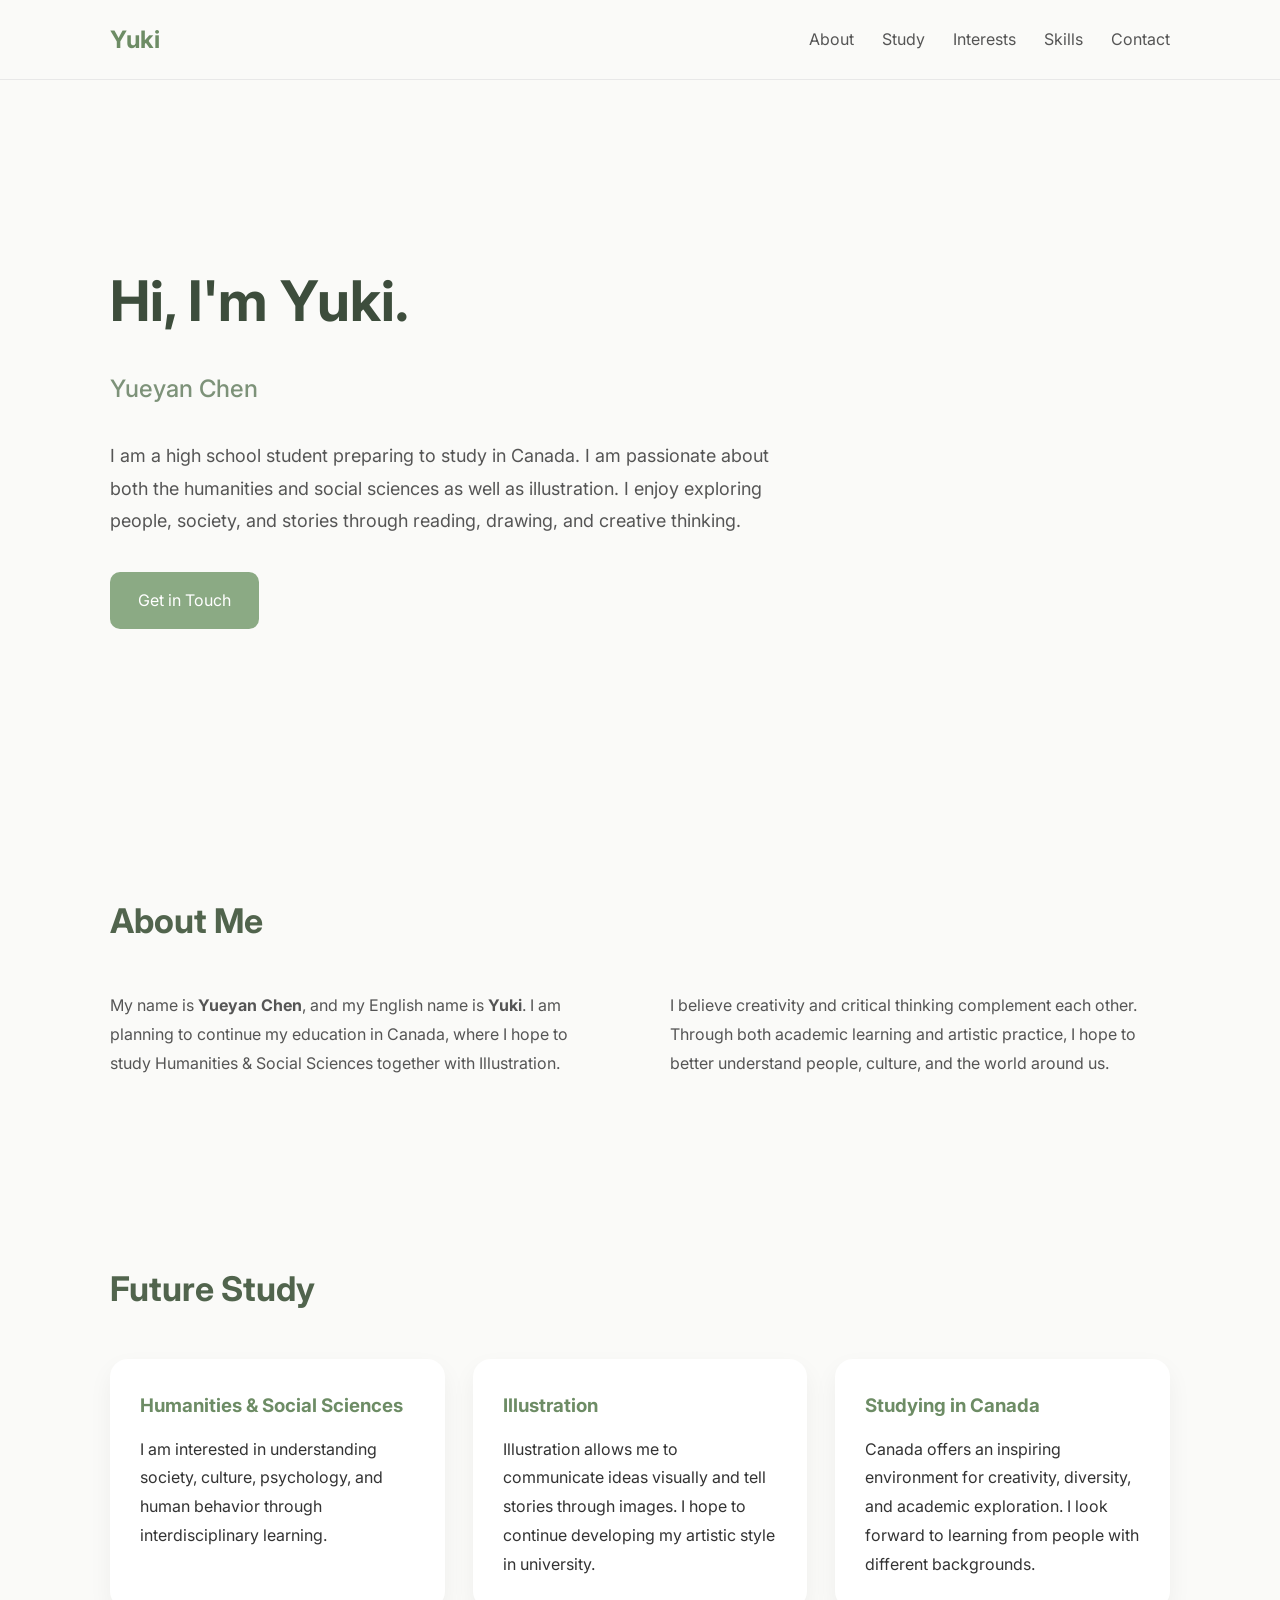
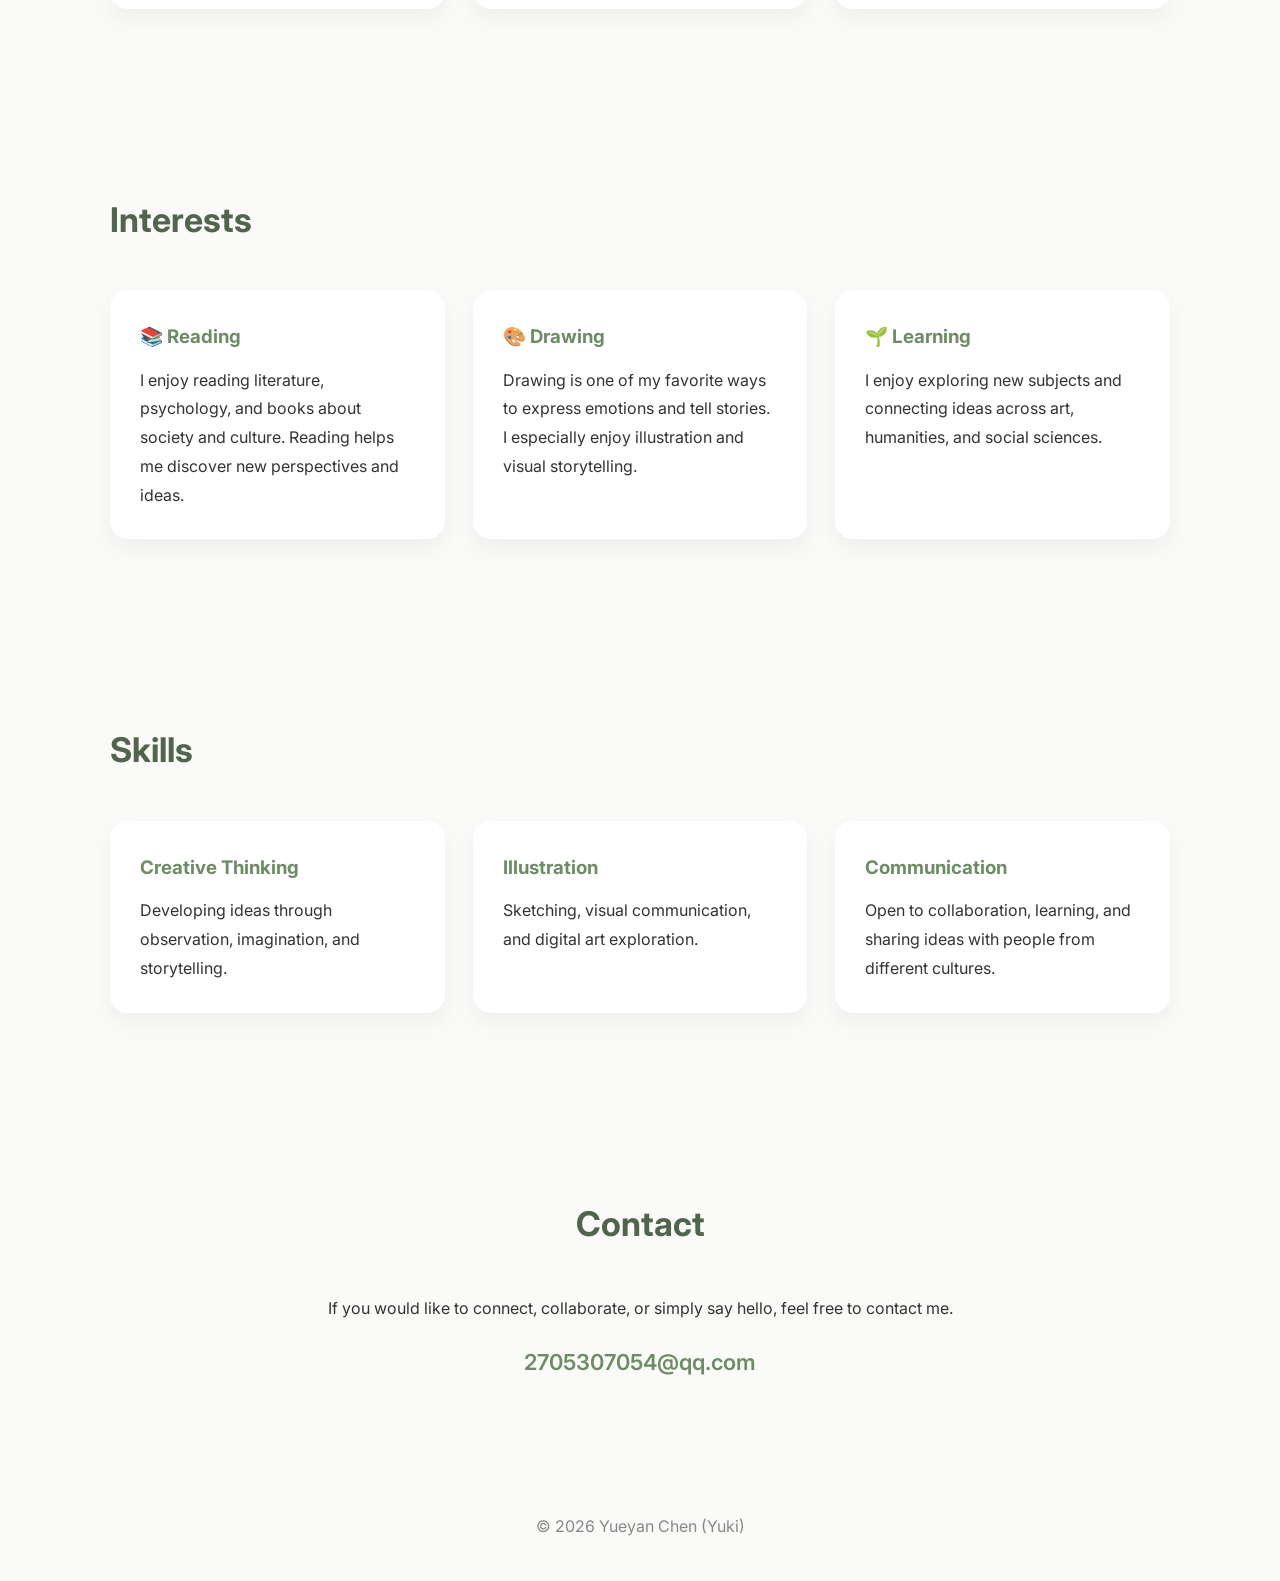
==== index.html @ d4276e72 "Create index.html" ====
<!DOCTYPE html>
<html lang="en">
<head>
<meta charset="UTF-8">
<meta name="viewport" content="width=device-width, initial-scale=1.0">
<title>Yuki | Personal Portfolio</title>

<link href="https://fonts.googleapis.com/css2?family=Inter:wght@300;400;500;600;700&display=swap" rel="stylesheet">

<style>
*{
    margin:0;
    padding:0;
    box-sizing:border-box;
}

body{
    font-family:"Inter",sans-serif;
    background:#fafaf8;
    color:#333;
    line-height:1.8;
}

header{
    position:sticky;
    top:0;
    background:rgba(250,250,248,.9);
    backdrop-filter:blur(10px);
    border-bottom:1px solid #e8e8e8;
    z-index:100;
}

nav{
    max-width:1100px;
    margin:auto;
    display:flex;
    justify-content:space-between;
    align-items:center;
    padding:18px 20px;
}

nav h2{
    color:#6d8c65;
    font-weight:700;
}

nav ul{
    display:flex;
    list-style:none;
    gap:28px;
}

nav a{
    text-decoration:none;
    color:#555;
    transition:.3s;
}

nav a:hover{
    color:#6d8c65;
}

.hero{
    max-width:1100px;
    margin:auto;
    min-height:80vh;
    display:flex;
    align-items:center;
    padding:60px 20px;
}

.hero-text{
    max-width:700px;
}

.hero h1{
    font-size:56px;
    margin-bottom:15px;
    color:#3d4d3c;
}

.hero h2{
    font-size:24px;
    color:#7d9279;
    font-weight:500;
    margin-bottom:30px;
}

.hero p{
    font-size:18px;
    color:#555;
    margin-bottom:35px;
}

.button{
    display:inline-block;
    padding:14px 28px;
    background:#8baa84;
    color:white;
    text-decoration:none;
    border-radius:10px;
    transition:.3s;
}

.button:hover{
    background:#76966f;
}

section{
    max-width:1100px;
    margin:auto;
    padding:90px 20px;
}

.section-title{
    font-size:34px;
    margin-bottom:40px;
    color:#51644d;
}

.grid{
    display:grid;
    grid-template-columns:repeat(auto-fit,minmax(280px,1fr));
    gap:28px;
}

.card{
    background:white;
    border-radius:18px;
    padding:30px;
    box-shadow:0 10px 25px rgba(0,0,0,.05);
    transition:.3s;
}

.card:hover{
    transform:translateY(-6px);
}

.card h3{
    color:#6d8c65;
    margin-bottom:12px;
}

.about{
    display:grid;
    grid-template-columns:1fr 1fr;
    gap:60px;
}

.about p{
    color:#555;
}

.contact{
    text-align:center;
}

.email{
    display:inline-block;
    margin-top:20px;
    font-size:22px;
    color:#6d8c65;
    text-decoration:none;
    font-weight:600;
}

footer{
    text-align:center;
    padding:40px;
    color:#888;
}

@media(max-width:800px){

.hero h1{
font-size:42px;
}

.about{
grid-template-columns:1fr;
}

nav ul{
display:none;
}

}
</style>

</head>

<body>

<header>

<nav>

<h2>Yuki</h2>

<ul>
<li><a href="#about">About</a></li>
<li><a href="#study">Study</a></li>
<li><a href="#interests">Interests</a></li>
<li><a href="#skills">Skills</a></li>
<li><a href="#contact">Contact</a></li>
</ul>

</nav>

</header>


<section class="hero">

<div class="hero-text">

<h1>Hi, I'm Yuki.</h1>

<h2>Yueyan Chen</h2>

<p>
I am a high school student preparing to study in Canada. I am passionate about both the humanities and social sciences as well as illustration. I enjoy exploring people, society, and stories through reading, drawing, and creative thinking.
</p>

<a href="#contact" class="button">Get in Touch</a>

</div>

</section>



<section id="about">

<h2 class="section-title">About Me</h2>

<div class="about">

<div>

<p>
My name is <strong>Yueyan Chen</strong>, and my English name is <strong>Yuki</strong>. I am planning to continue my education in Canada, where I hope to study Humanities & Social Sciences together with Illustration.
</p>

</div>

<div>

<p>
I believe creativity and critical thinking complement each other. Through both academic learning and artistic practice, I hope to better understand people, culture, and the world around us.
</p>

</div>

</div>

</section>



<section id="study">

<h2 class="section-title">Future Study</h2>

<div class="grid">

<div class="card">
<h3>Humanities & Social Sciences</h3>
<p>
I am interested in understanding society, culture, psychology, and human behavior through interdisciplinary learning.
</p>
</div>

<div class="card">
<h3>Illustration</h3>
<p>
Illustration allows me to communicate ideas visually and tell stories through images. I hope to continue developing my artistic style in university.
</p>
</div>

<div class="card">
<h3>Studying in Canada</h3>
<p>
Canada offers an inspiring environment for creativity, diversity, and academic exploration. I look forward to learning from people with different backgrounds.
</p>
</div>

</div>

</section>



<section id="interests">

<h2 class="section-title">Interests</h2>

<div class="grid">

<div class="card">
<h3>📚 Reading</h3>
<p>
I enjoy reading literature, psychology, and books about society and culture. Reading helps me discover new perspectives and ideas.
</p>
</div>

<div class="card">
<h3>🎨 Drawing</h3>
<p>
Drawing is one of my favorite ways to express emotions and tell stories. I especially enjoy illustration and visual storytelling.
</p>
</div>

<div class="card">
<h3>🌱 Learning</h3>
<p>
I enjoy exploring new subjects and connecting ideas across art, humanities, and social sciences.
</p>
</div>

</div>

</section>



<section id="skills">

<h2 class="section-title">Skills</h2>

<div class="grid">

<div class="card">
<h3>Creative Thinking</h3>
<p>Developing ideas through observation, imagination, and storytelling.</p>
</div>

<div class="card">
<h3>Illustration</h3>
<p>Sketching, visual communication, and digital art exploration.</p>
</div>

<div class="card">
<h3>Communication</h3>
<p>Open to collaboration, learning, and sharing ideas with people from different cultures.</p>
</div>

</div>

</section>



<section id="contact" class="contact">

<h2 class="section-title">Contact</h2>

<p>
If you would like to connect, collaborate, or simply say hello, feel free to contact me.
</p>

<a class="email" href="mailto:2705307054@qq.com">
2705307054@qq.com
</a>

</section>



<footer>

© 2026 Yueyan Chen (Yuki)

</footer>

</body>
</html>
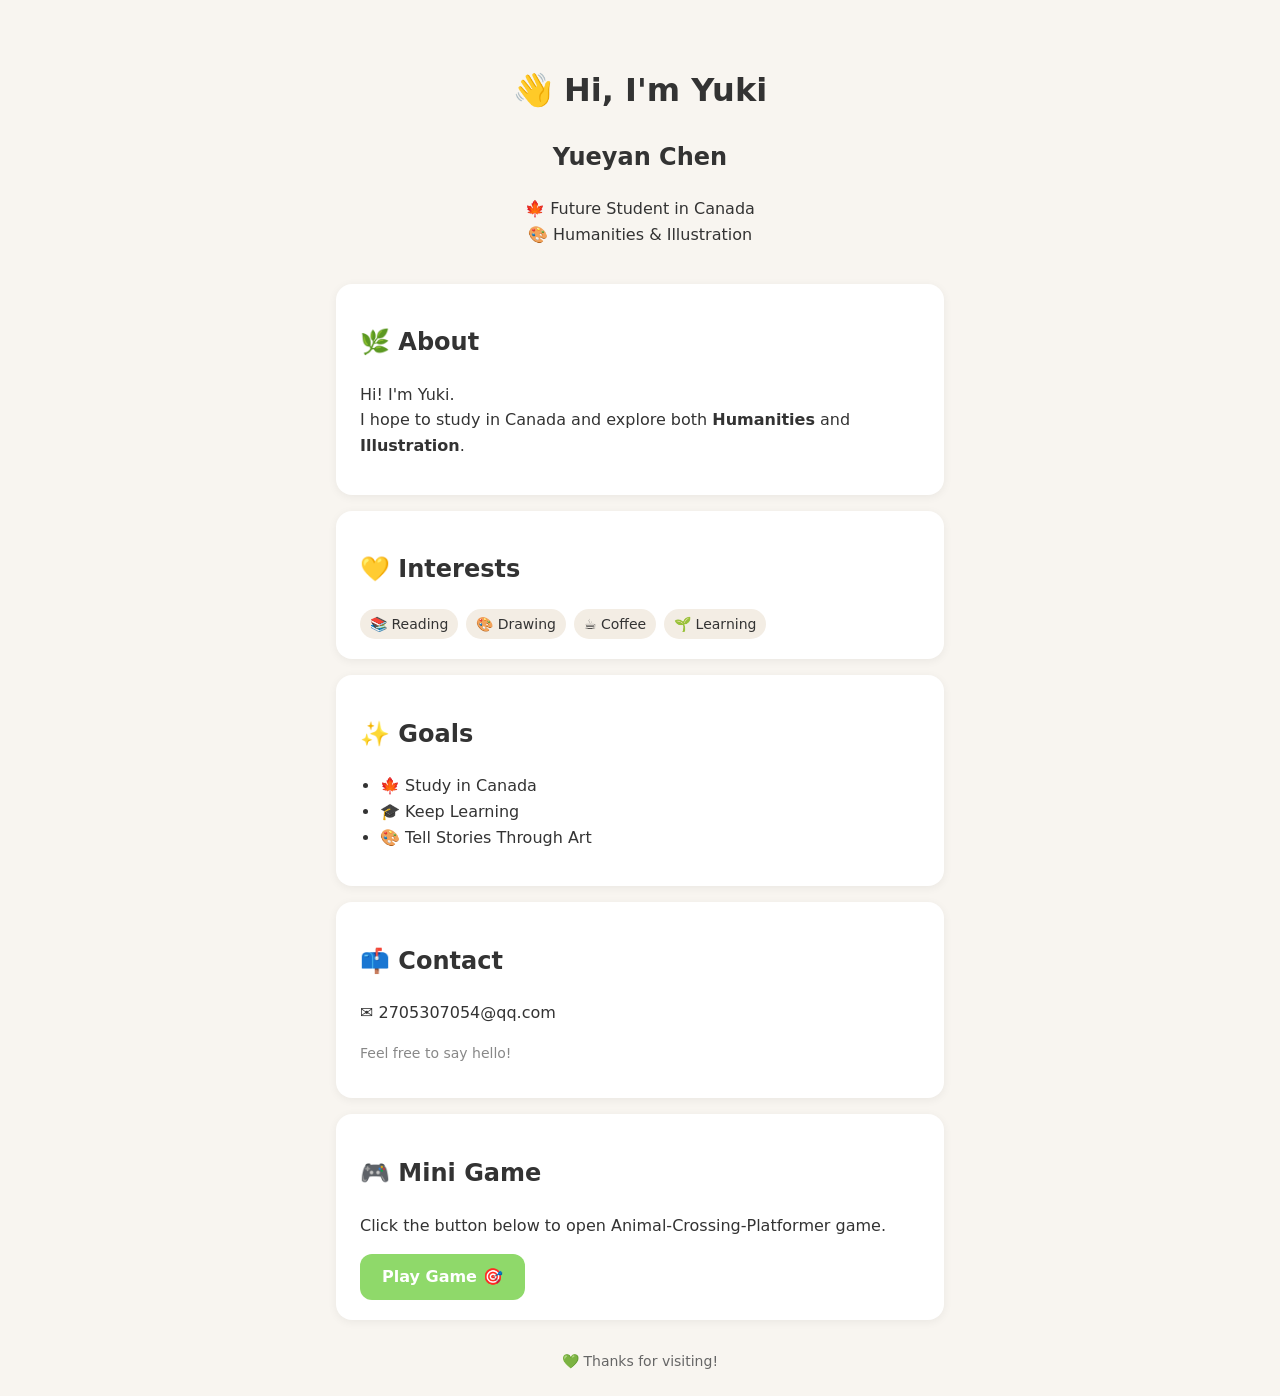
==== commit a11aabba: "Create index.html" ====
--- a/index.html
+++ b/index.html
@@ -3,374 +3,123 @@
 <head>
 <meta charset="UTF-8">
 <meta name="viewport" content="width=device-width, initial-scale=1.0">
-<title>Yuki | Personal Portfolio</title>
-
-<link href="https://fonts.googleapis.com/css2?family=Inter:wght@300;400;500;600;700&display=swap" rel="stylesheet">
-
+<title>Yuki | Personal Homepage</title>
 <style>
 *{
-    margin:0;
-    padding:0;
-    box-sizing:border-box;
+  box-sizing: border-box;
 }
-
 body{
-    font-family:"Inter",sans-serif;
-    background:#fafaf8;
-    color:#333;
-    line-height:1.8;
+  margin:0;
+  padding:24px 16px;
+  font-family: system-ui, -apple-system, sans-serif;
+  max-width:640px;
+  margin:0 auto;
+  background:#f8f5f0;
+  color:#333;
+  line-height:1.6;
 }
-
-header{
-    position:sticky;
-    top:0;
-    background:rgba(250,250,248,.9);
-    backdrop-filter:blur(10px);
-    border-bottom:1px solid #e8e8e8;
-    z-index:100;
+.hero{
+  text-align:center;
+  padding:20px 0;
 }
-
-nav{
-    max-width:1100px;
-    margin:auto;
-    display:flex;
-    justify-content:space-between;
-    align-items:center;
-    padding:18px 20px;
+.card{
+  background:#fff;
+  padding:20px 24px;
+  border-radius:16px;
+  margin-bottom:16px;
+  box-shadow: 0 2px 10px rgba(0,0,0,0.06);
 }
-
-nav h2{
-    color:#6d8c65;
-    font-weight:700;
+.tags{
+  display:flex;
+  flex-wrap:wrap;
+  gap:8px;
+  margin-top:8px;
 }
-
-nav ul{
-    display:flex;
-    list-style:none;
-    gap:28px;
+.tags span{
+  background:#f3ede4;
+  padding:4px 10px;
+  border-radius:999px;
+  font-size:14px;
 }
-
-nav a{
-    text-decoration:none;
-    color:#555;
-    transition:.3s;
+ul{
+  padding-left:20px;
 }
-
-nav a:hover{
-    color:#6d8c65;
+footer{
+  text-align:center;
+  margin-top:30px;
+  color:#666;
+  font-size:14px;
 }
-
-.hero{
-    max-width:1100px;
-    margin:auto;
-    min-height:80vh;
-    display:flex;
-    align-items:center;
-    padding:60px 20px;
+a.game-link{
+  display:inline-block;
+  background:#8fd96a;
+  color:white;
+  padding:10px 22px;
+  border-radius:12px;
+  text-decoration:none;
+  font-weight:bold;
+  transition:0.2s;
 }
-
-.hero-text{
-    max-width:700px;
-}
-
-.hero h1{
-    font-size:56px;
-    margin-bottom:15px;
-    color:#3d4d3c;
-}
-
-.hero h2{
-    font-size:24px;
-    color:#7d9279;
-    font-weight:500;
-    margin-bottom:30px;
-}
-
-.hero p{
-    font-size:18px;
-    color:#555;
-    margin-bottom:35px;
-}
-
-.button{
-    display:inline-block;
-    padding:14px 28px;
-    background:#8baa84;
-    color:white;
-    text-decoration:none;
-    border-radius:10px;
-    transition:.3s;
-}
-
-.button:hover{
-    background:#76966f;
-}
-
-section{
-    max-width:1100px;
-    margin:auto;
-    padding:90px 20px;
-}
-
-.section-title{
-    font-size:34px;
-    margin-bottom:40px;
-    color:#51644d;
-}
-
-.grid{
-    display:grid;
-    grid-template-columns:repeat(auto-fit,minmax(280px,1fr));
-    gap:28px;
-}
-
-.card{
-    background:white;
-    border-radius:18px;
-    padding:30px;
-    box-shadow:0 10px 25px rgba(0,0,0,.05);
-    transition:.3s;
-}
-
-.card:hover{
-    transform:translateY(-6px);
-}
-
-.card h3{
-    color:#6d8c65;
-    margin-bottom:12px;
-}
-
-.about{
-    display:grid;
-    grid-template-columns:1fr 1fr;
-    gap:60px;
-}
-
-.about p{
-    color:#555;
-}
-
-.contact{
-    text-align:center;
-}
-
-.email{
-    display:inline-block;
-    margin-top:20px;
-    font-size:22px;
-    color:#6d8c65;
-    text-decoration:none;
-    font-weight:600;
-}
-
-footer{
-    text-align:center;
-    padding:40px;
-    color:#888;
-}
-
-@media(max-width:800px){
-
-.hero h1{
-font-size:42px;
-}
-
-.about{
-grid-template-columns:1fr;
-}
-
-nav ul{
-display:none;
-}
-
+a.game-link:hover{
+  filter:brightness(1.08);
 }
 </style>
-
 </head>
-
 <body>
 
-<header>
+<header class="hero">
+    <h1>👋 Hi, I'm Yuki</h1>
+    <h2>Yueyan Chen</h2>
+    <p>
+        🍁 Future Student in Canada<br>
+        🎨 Humanities & Illustration
+    </p>
+</header>
+<section class="card">
+    <h2>🌿 About</h2>
+    <p>
+        Hi! I'm Yuki.<br>
+        I hope to study in Canada and explore both
+        <b>Humanities</b> and <b>Illustration</b>.
+    </p>
+</section>
+<section class="card">
+    <h2>💛 Interests</h2>
+    <div class="tags">
+        <span>📚 Reading</span>
+        <span>🎨 Drawing</span>
+        <span>☕ Coffee</span>
+        <span>🌱 Learning</span>
+    </div>
+</section>
+<section class="card">
+    <h2>✨ Goals</h2>
+    <ul>
+        <li>🍁 Study in Canada</li>
+        <li>🎓 Keep Learning</li>
+        <li>🎨 Tell Stories Through Art</li>
+    </ul>
+</section>
+<section class="card">
+    <h2>📫 Contact</h2>
+    <p>
+        ✉️ 2705307054@qq.com
+    </p>
+    <p style="font-size:14px;color:#888;">
+        Feel free to say hello!
+    </p>
+</section>
 
-<nav>
-
-<h2>Yuki</h2>
-
-<ul>
-<li><a href="#about">About</a></li>
-<li><a href="#study">Study</a></li>
-<li><a href="#interests">Interests</a></li>
-<li><a href="#skills">Skills</a></li>
-<li><a href="#contact">Contact</a></li>
-</ul>
-
-</nav>
-
-</header>
-
-
-<section class="hero">
-
-<div class="hero-text">
-
-<h1>Hi, I'm Yuki.</h1>
-
-<h2>Yueyan Chen</h2>
-
-<p>
-I am a high school student preparing to study in Canada. I am passionate about both the humanities and social sciences as well as illustration. I enjoy exploring people, society, and stories through reading, drawing, and creative thinking.
-</p>
-
-<a href="#contact" class="button">Get in Touch</a>
-
-</div>
-
+<section class="card">
+    <h2>🎮 Mini Game</h2>
+    <p>Click the button below to open Animal‑Crossing‑Platformer game.</p>
+    <!-- 相对路径！游戏文件夹和主页html放在同一个目录 -->
+    <a class="game-link" href="./animal-crossing-platformer/index.html" target="_blank">Play Game 🎯</a>
 </section>
 
 
-
-<section id="about">
-
-<h2 class="section-title">About Me</h2>
-
-<div class="about">
-
-<div>
-
-<p>
-My name is <strong>Yueyan Chen</strong>, and my English name is <strong>Yuki</strong>. I am planning to continue my education in Canada, where I hope to study Humanities & Social Sciences together with Illustration.
-</p>
-
-</div>
-
-<div>
-
-<p>
-I believe creativity and critical thinking complement each other. Through both academic learning and artistic practice, I hope to better understand people, culture, and the world around us.
-</p>
-
-</div>
-
-</div>
-
-</section>
-
-
-
-<section id="study">
-
-<h2 class="section-title">Future Study</h2>
-
-<div class="grid">
-
-<div class="card">
-<h3>Humanities & Social Sciences</h3>
-<p>
-I am interested in understanding society, culture, psychology, and human behavior through interdisciplinary learning.
-</p>
-</div>
-
-<div class="card">
-<h3>Illustration</h3>
-<p>
-Illustration allows me to communicate ideas visually and tell stories through images. I hope to continue developing my artistic style in university.
-</p>
-</div>
-
-<div class="card">
-<h3>Studying in Canada</h3>
-<p>
-Canada offers an inspiring environment for creativity, diversity, and academic exploration. I look forward to learning from people with different backgrounds.
-</p>
-</div>
-
-</div>
-
-</section>
-
-
-
-<section id="interests">
-
-<h2 class="section-title">Interests</h2>
-
-<div class="grid">
-
-<div class="card">
-<h3>📚 Reading</h3>
-<p>
-I enjoy reading literature, psychology, and books about society and culture. Reading helps me discover new perspectives and ideas.
-</p>
-</div>
-
-<div class="card">
-<h3>🎨 Drawing</h3>
-<p>
-Drawing is one of my favorite ways to express emotions and tell stories. I especially enjoy illustration and visual storytelling.
-</p>
-</div>
-
-<div class="card">
-<h3>🌱 Learning</h3>
-<p>
-I enjoy exploring new subjects and connecting ideas across art, humanities, and social sciences.
-</p>
-</div>
-
-</div>
-
-</section>
-
-
-
-<section id="skills">
-
-<h2 class="section-title">Skills</h2>
-
-<div class="grid">
-
-<div class="card">
-<h3>Creative Thinking</h3>
-<p>Developing ideas through observation, imagination, and storytelling.</p>
-</div>
-
-<div class="card">
-<h3>Illustration</h3>
-<p>Sketching, visual communication, and digital art exploration.</p>
-</div>
-
-<div class="card">
-<h3>Communication</h3>
-<p>Open to collaboration, learning, and sharing ideas with people from different cultures.</p>
-</div>
-
-</div>
-
-</section>
-
-
-
-<section id="contact" class="contact">
-
-<h2 class="section-title">Contact</h2>
-
-<p>
-If you would like to connect, collaborate, or simply say hello, feel free to contact me.
-</p>
-
-<a class="email" href="mailto:2705307054@qq.com">
-2705307054@qq.com
-</a>
-
-</section>
-
-
-
 <footer>
-
-© 2026 Yueyan Chen (Yuki)
-
+    💚 Thanks for visiting!
 </footer>
 
 </body>
